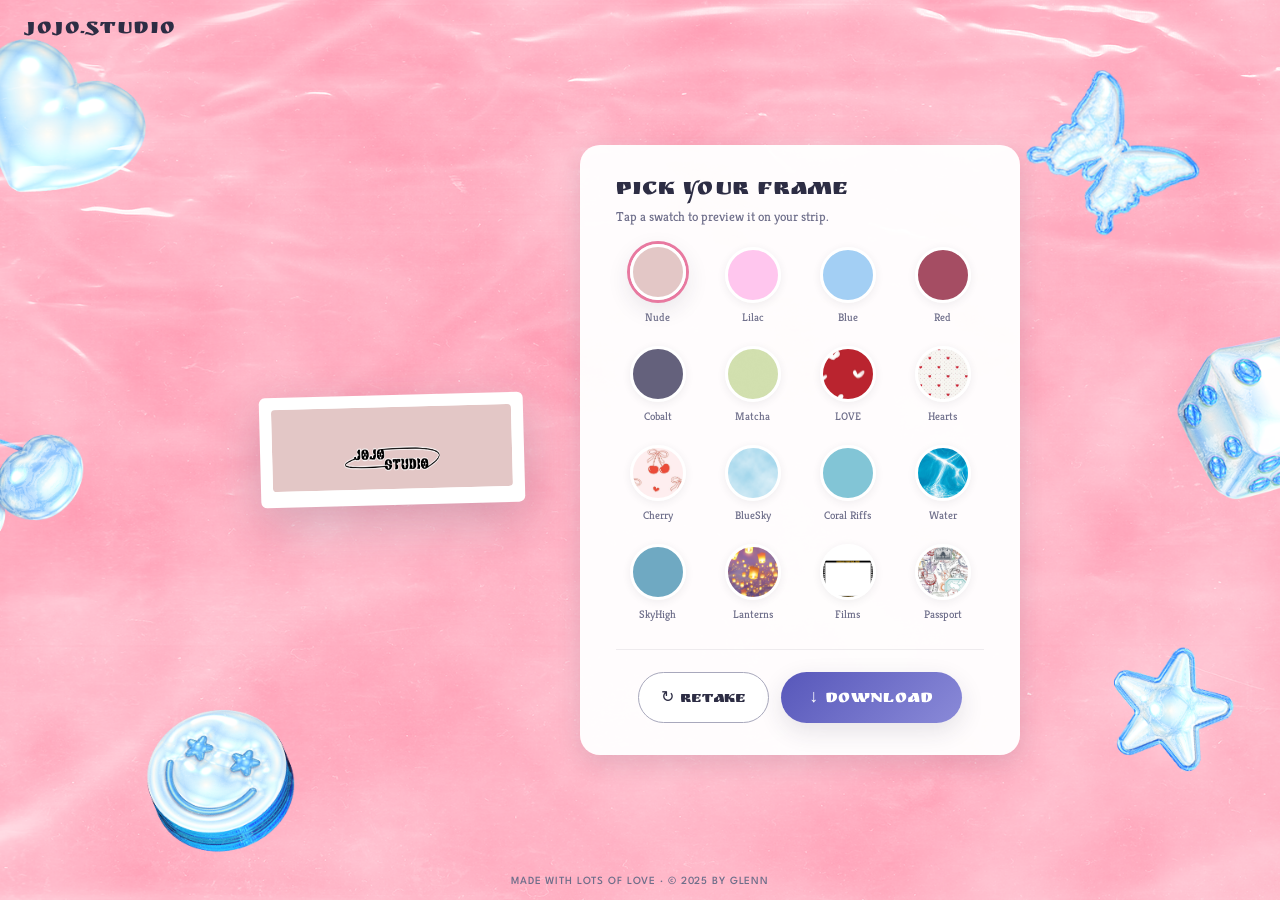
==== download.html @ 96c49059 "initial photobooth" ====
<!DOCTYPE html>
<html lang="en">

<head>
    <meta charset="UTF-8">
    <meta name="viewport" content="width=device-width, initial-scale=1.0">
    <title>Your strip · JOJO.STUDIO</title>
    <link rel="stylesheet" href="styles.css">
    <link rel="preconnect" href="https://fonts.googleapis.com">
    <link rel="preconnect" href="https://fonts.gstatic.com" crossorigin>
    <link
        href="https://fonts.googleapis.com/css2?family=Koulen&family=Kreon:wght@300..700&family=League+Spartan:wght@100..900&family=Archivo+Black&family=Ruslan+Display&family=Silkscreen:wght@400;700&display=swap"
        rel="stylesheet">
    <link rel="icon" type="image/png" href="img2/pin_logo.png">
</head>

<body class="download">
    <h1 class="logo2">JOJO.STUDIO</h1>

    <main class="download-content">
        <div class="strip-stage">
            <div class="strip-frame">
                <canvas id="finalCanvas"></canvas>
            </div>
        </div>

        <aside class="customizer">
            <h2 class="customizer-title">Pick your frame</h2>
            <p class="customizer-sub">Tap a swatch to preview it on your strip.</p>

            <div class="color-grid">
                <div class="color-cell">
                    <button class="color-btn" data-color="img/nude.jpg" style="background-image: url('img/nude.jpg');"
                        aria-label="Nude"></button>
                    <span class="color-label">Nude</span>
                </div>
                <div class="color-cell">
                    <button class="color-btn" data-color="img/lilac.jpg" style="background-image: url('img/lilac.jpg');"
                        aria-label="Lilac"></button>
                    <span class="color-label">Lilac</span>
                </div>
                <div class="color-cell">
                    <button class="color-btn" data-color="img/blue.jpg" style="background-image: url('img/blue.jpg');"
                        aria-label="Blue"></button>
                    <span class="color-label">Blue</span>
                </div>
                <div class="color-cell">
                    <button class="color-btn" data-color="img/red.jpg" style="background-image: url('img/red.jpg');"
                        aria-label="Red"></button>
                    <span class="color-label">Red</span>
                </div>
                <div class="color-cell">
                    <button class="color-btn" data-color="img/cobalt.jpg"
                        style="background-image: url('img/cobalt.jpg');" aria-label="Cobalt"></button>
                    <span class="color-label">Cobalt</span>
                </div>
                <div class="color-cell">
                    <button class="color-btn" data-color="img/matcha.jpg"
                        style="background-image: url('img/matcha.jpg');" aria-label="Matcha"></button>
                    <span class="color-label">Matcha</span>
                </div>
                <div class="color-cell">
                    <button class="color-btn" data-color="img/valentines.png"
                        style="background-image: url('img/valentines.png');" aria-label="LOVE"></button>
                    <span class="color-label">LOVE</span>
                </div>
                <div class="color-cell">
                    <button class="color-btn" data-color="img/valentines1.png"
                        style="background-image: url('img/valentines1.png');" aria-label="Hearts"></button>
                    <span class="color-label">Hearts</span>
                </div>
                <div class="color-cell">
                    <button class="color-btn" data-color="img/valentines2.png"
                        style="background-image: url('img/valentines2.png');" aria-label="Cherry"></button>
                    <span class="color-label">Cherry</span>
                </div>
                <div class="color-cell">
                    <button class="color-btn" data-color="img/Sky.png" style="background-image: url('img/Sky.png');"
                        aria-label="BlueSky"></button>
                    <span class="color-label">BlueSky</span>
                </div>
                <div class="color-cell">
                    <button class="color-btn" data-color="img/Riff.png" style="background-image: url('img/Riff.png');"
                        aria-label="Coral Riffs"></button>
                    <span class="color-label">Coral Riffs</span>
                </div>
                <div class="color-cell">
                    <button class="color-btn" data-color="img/Water.png" style="background-image: url('img/Water.png');"
                        aria-label="Water"></button>
                    <span class="color-label">Water</span>
                </div>
                <div class="color-cell">
                    <button class="color-btn" data-color="img/SkyHigh.png"
                        style="background-image: url('img/SkyHigh.png');" aria-label="SkyHigh"></button>
                    <span class="color-label">SkyHigh</span>
                </div>
                <div class="color-cell">
                    <button class="color-btn" data-color="img/Lanterns.png"
                        style="background-image: url('img/Lanterns.png');" aria-label="Lanterns"></button>
                    <span class="color-label">Lanterns</span>
                </div>
                <div class="color-cell">
                    <button class="color-btn" data-color="img/Film.png" style="background-image: url('img/Film.png');"
                        aria-label="Films"></button>
                    <span class="color-label">Films</span>
                </div>
                <div class="color-cell">
                    <button class="color-btn" data-color="img/Passport_Stamps.png"
                        style="background-image: url('img/Passport_Stamps.png');" aria-label="Passport Stamps"></button>
                    <span class="color-label">Passport</span>
                </div>
            </div>

            <div class="customizer-actions">
                <button class="secondary-btn" onclick="redirectWithTransition('photobooth.html')">↻ Retake</button>
                <button class="primary-btn" id="download-btn">↓ Download</button>
            </div>
        </aside>
    </main>

    <footer class="footer-text">
        Made with lots of love · © 2025 by Glenn
    </footer>

    <script src="transition.js"></script>
    <script src="download.js"></script>
</body>

</html>
---- styles.css ----
/* ============================================================
   JOJO.STUDIO — Photobooth at Home
   Soft-pop photobooth diary
   ============================================================ */

:root {
    /* Color */
    --bg: #FFF8F2;
    --surface: rgba(255, 255, 255, 0.72);
    --surface-strong: rgba(255, 255, 255, 0.96);
    --primary: #5757BA;
    --primary-soft: #8A8AD8;
    --accent: #FFB6C1;
    --accent-deep: #E879A0;
    --ink: #2D2D44;
    --ink-soft: #6E6E8A;
    --ink-faint: #A8A8BC;
    --white: #FFFFFF;

    /* Elevation */
    --shadow-sm: 0 2px 8px rgba(45, 45, 68, 0.08);
    --shadow-md: 0 8px 24px rgba(45, 45, 68, 0.12);
    --shadow-lg: 0 16px 48px rgba(45, 45, 68, 0.20);

    /* Geometry */
    --radius-sm: 6px;
    --radius-md: 12px;
    --radius-lg: 20px;
    --radius-pill: 999px;

    /* Motion */
    --ease: cubic-bezier(0.4, 0, 0.2, 1);
    --ease-spring: cubic-bezier(0.34, 1.56, 0.64, 1);
    --t-fast: 150ms;
    --t-med: 250ms;
    --t-slow: 400ms;
}

/* ============================================================
   Reset / Base
   ============================================================ */

*,
*::before,
*::after {
    box-sizing: border-box;
}

html,
body {
    margin: 0;
    padding: 0;
    height: 100%;
}

body {
    font-family: 'Kreon', serif;
    color: var(--ink);
    background-color: var(--bg);
    background-size: cover;
    background-position: center;
    background-repeat: no-repeat;
    background-attachment: fixed;
    text-align: center;
    overflow-x: hidden;
    min-height: 100vh;
    display: flex;
    flex-direction: column;
}

img {
    max-width: 100%;
    height: auto;
    display: block;
}

a {
    text-decoration: none;
    color: inherit;
}

h1,
h2,
h3,
h4,
h5,
p {
    margin: 0;
}

/* ============================================================
   Page backgrounds
   ============================================================ */

.home {
    background-image: url('img2/image_bg.png');
}

.instructions,
.photobooth,
.download {
    background-image: url('img2/image_bg_1.png');
}

/* ============================================================
   Buttons
   ============================================================ */

button {
    font-family: 'Ruslan Display', serif;
    cursor: pointer;
    border: none;
    background: none;
    color: inherit;
}

.primary-btn {
    display: inline-flex;
    align-items: center;
    justify-content: center;
    gap: 10px;
    padding: 14px 28px;
    font-size: clamp(15px, 1.6vw, 18px);
    color: var(--white);
    background: linear-gradient(135deg, var(--primary) 0%, var(--primary-soft) 100%);
    border-radius: var(--radius-pill);
    box-shadow: var(--shadow-md);
    transition: transform var(--t-med) var(--ease),
        box-shadow var(--t-med) var(--ease),
        background var(--t-med) var(--ease);
    letter-spacing: 0.02em;
}

.primary-btn:hover {
    transform: translateY(-2px);
    box-shadow: var(--shadow-lg);
    background: linear-gradient(135deg, var(--accent-deep) 0%, var(--accent) 100%);
}

.primary-btn:active {
    transform: translateY(0);
    box-shadow: var(--shadow-sm);
}

.primary-btn:disabled {
    opacity: 0.6;
    cursor: not-allowed;
    transform: none;
}

.primary-btn .arrow {
    transition: transform var(--t-med) var(--ease);
}

.primary-btn:hover .arrow {
    transform: translateX(4px);
}

.secondary-btn {
    display: inline-flex;
    align-items: center;
    justify-content: center;
    gap: 8px;
    padding: 12px 22px;
    font-size: clamp(14px, 1.4vw, 16px);
    color: var(--ink);
    background: var(--surface-strong);
    border: 1.5px solid var(--ink-faint);
    border-radius: var(--radius-pill);
    transition: all var(--t-med) var(--ease);
}

.secondary-btn:hover {
    border-color: var(--primary);
    color: var(--primary);
    transform: translateY(-1px);
}

/* ============================================================
   Footer
   ============================================================ */

.footer-text {
    position: fixed;
    bottom: 14px;
    left: 50%;
    transform: translateX(-50%);
    font-family: 'League Spartan', sans-serif;
    font-size: 11px;
    font-weight: 500;
    color: var(--ink-soft);
    letter-spacing: 0.08em;
    text-transform: uppercase;
    z-index: 5;
    margin: 0;
    white-space: nowrap;
}

/* ============================================================
   Logo (small, top-left on inner pages)
   ============================================================ */

.logo2 {
    position: fixed;
    top: 18px;
    left: 24px;
    font-family: 'Ruslan Display', serif;
    font-size: clamp(18px, 2vw, 22px);
    font-weight: 400;
    letter-spacing: 0.04em;
    color: var(--ink);
    z-index: 50;
    margin: 0;
}

/* ============================================================
   HOME PAGE
   ============================================================ */

.home-content {
    flex: 1;
    display: flex;
    flex-direction: column;
    align-items: center;
    justify-content: center;
    padding: 60px 5vw 80px;
    gap: 24px;
}

.home-logo {
    width: clamp(220px, 32vw, 360px);
    height: auto;
    animation: fadeUp 700ms var(--ease-spring) both;
}

.home-tagline {
    font-family: 'Kreon', serif;
    font-size: clamp(14px, 1.5vw, 17px);
    color: var(--ink-soft);
    max-width: 420px;
    line-height: 1.5;
    animation: fadeUp 700ms var(--ease-spring) 120ms both;
}

.home-heart {
    width: clamp(80px, 12vw, 130px);
    height: auto;
    animation: fadeUp 700ms var(--ease-spring) 240ms both,
        heartFloat 4s ease-in-out 1s infinite;
}

.home-cta {
    animation: fadeUp 700ms var(--ease-spring) 360ms both;
}

@keyframes fadeUp {
    from {
        opacity: 0;
        transform: translateY(16px);
    }

    to {
        opacity: 1;
        transform: translateY(0);
    }
}

@keyframes heartFloat {

    0%,
    100% {
        transform: translateY(0) rotate(-2deg);
    }

    50% {
        transform: translateY(-6px) rotate(2deg);
    }
}

/* ============================================================
   INSTRUCTIONS PAGE
   ============================================================ */

.instructions-content {
    flex: 1;
    display: flex;
    flex-direction: column;
    align-items: center;
    justify-content: center;
    padding: 80px 5vw;
    gap: 32px;
    max-width: 640px;
    margin: 0 auto;
    width: 100%;
}

.page-title {
    font-family: 'Ruslan Display', serif;
    font-size: clamp(28px, 4vw, 42px);
    color: var(--ink);
    letter-spacing: 0.02em;
    animation: fadeUp 600ms var(--ease) both;
}

.page-eyebrow {
    font-family: 'League Spartan', sans-serif;
    font-size: 12px;
    font-weight: 600;
    letter-spacing: 0.18em;
    text-transform: uppercase;
    color: var(--accent-deep);
    margin-bottom: 8px;
}

.step-list {
    list-style: none;
    padding: 0;
    margin: 0;
    display: flex;
    flex-direction: column;
    gap: 18px;
    width: 100%;
    max-width: 520px;
}

.step-list li {
    display: flex;
    align-items: flex-start;
    gap: 20px;
    padding: 22px 26px;
    background: var(--surface-strong);
    border-radius: var(--radius-md);
    box-shadow: var(--shadow-sm);
    text-align: left;
    transition: transform var(--t-med) var(--ease), box-shadow var(--t-med) var(--ease);
    animation: fadeUp 600ms var(--ease) both;
}

.step-list li:nth-child(1) {
    animation-delay: 100ms;
}

.step-list li:nth-child(2) {
    animation-delay: 200ms;
}

.step-list li:nth-child(3) {
    animation-delay: 300ms;
}

.step-list li:hover {
    transform: translateY(-2px);
    box-shadow: var(--shadow-md);
}

.step-num {
    font-family: 'Silkscreen', monospace;
    font-size: 18px;
    color: var(--accent-deep);
    font-weight: 700;
    line-height: 1;
    padding-top: 4px;
    flex-shrink: 0;
}

.step-list li h3 {
    font-family: 'Ruslan Display', serif;
    font-size: 19px;
    color: var(--ink);
    margin-bottom: 4px;
    font-weight: 400;
    letter-spacing: 0.01em;
}

.step-list li p {
    font-family: 'Kreon', serif;
    font-size: 14px;
    color: var(--ink-soft);
    line-height: 1.5;
}

.instructions-actions {
    display: flex;
    gap: 12px;
    margin-top: 8px;
    animation: fadeUp 600ms var(--ease) 450ms both;
}

/* ============================================================
   PHOTOBOOTH PAGE
   ============================================================ */

.photobooth {
    overflow: hidden;
}

.photobooth-content {
    flex: 1;
    display: flex;
    flex-direction: column;
    align-items: center;
    justify-content: center;
    padding: 60px 5vw 80px;
    gap: 24px;
    width: 100%;
}

.camera-stage {
    display: flex;
    flex-direction: column;
    align-items: center;
    gap: 20px;
    width: 100%;
    max-width: 720px;
}

.video-wrapper {
    position: relative;
    width: 100%;
    max-width: 640px;
    aspect-ratio: 4 / 3;
    border-radius: var(--radius-md);
    overflow: hidden;
    background: var(--ink);
    box-shadow: var(--shadow-lg);
    border: 14px solid var(--white);
}

#video {
    width: 100%;
    height: 100%;
    object-fit: cover;
    transform: scaleX(-1);
    -webkit-transform: scaleX(-1);
}

#shutter-flash {
    position: absolute;
    inset: 0;
    background: var(--white);
    opacity: 0;
    pointer-events: none;
    z-index: 2;
}

#shutter-flash.flash {
    animation: flashAnim 240ms ease-out;
}

@keyframes flashAnim {
    0% {
        opacity: 0.95;
    }

    100% {
        opacity: 0;
    }
}

#countdown-circle {
    position: absolute;
    top: 50%;
    left: 50%;
    transform: translate(-50%, -50%);
    width: clamp(110px, 18vw, 160px);
    height: clamp(110px, 18vw, 160px);
    border-radius: 50%;
    background: rgba(255, 255, 255, 0.92);
    backdrop-filter: blur(8px);
    -webkit-backdrop-filter: blur(8px);
    display: flex;
    align-items: center;
    justify-content: center;
    box-shadow: 0 8px 32px rgba(0, 0, 0, 0.25);
    pointer-events: none;
    z-index: 3;
    opacity: 0;
    transition: opacity var(--t-med) var(--ease);
}

#countdown-circle.visible {
    opacity: 1;
}

#countdown {
    font-family: 'Ruslan Display', serif;
    font-size: clamp(56px, 9vw, 84px);
    color: var(--primary);
    line-height: 1;
}

#countdown.tick {
    animation: tickAnim 800ms var(--ease) forwards;
}

@keyframes tickAnim {
    0% {
        transform: scale(1.5);
        opacity: 0;
    }

    30% {
        opacity: 1;
    }

    100% {
        transform: scale(1);
        opacity: 1;
    }
}

#status-banner {
    position: absolute;
    top: 18px;
    left: 50%;
    transform: translateX(-50%);
    background: rgba(255, 255, 255, 0.94);
    color: var(--ink);
    font-family: 'Silkscreen', monospace;
    font-size: 11px;
    letter-spacing: 0.06em;
    padding: 8px 14px;
    border-radius: var(--radius-pill);
    box-shadow: var(--shadow-sm);
    z-index: 3;
    white-space: nowrap;
}

.progress-dots {
    display: flex;
    gap: 14px;
    align-items: center;
    justify-content: center;
}

.progress-dots .dot {
    width: 14px;
    height: 14px;
    border-radius: 50%;
    background: var(--surface-strong);
    border: 2px solid var(--ink-faint);
    transition: all var(--t-med) var(--ease);
}

.progress-dots .dot.filled {
    background: var(--accent-deep);
    border-color: var(--accent-deep);
}

.progress-dots .dot.current {
    border-color: var(--primary);
    box-shadow: 0 0 0 4px rgba(87, 87, 186, 0.18);
    animation: dotPulse 1.4s var(--ease) infinite;
}

@keyframes dotPulse {

    0%,
    100% {
        box-shadow: 0 0 0 4px rgba(87, 87, 186, 0.18);
    }

    50% {
        box-shadow: 0 0 0 8px rgba(87, 87, 186, 0.08);
    }
}

.back-btn {
    align-self: center;
}

/* Tap-to-start gate */
.start-gate {
    position: fixed;
    inset: 0;
    background: rgba(45, 45, 68, 0.78);
    backdrop-filter: blur(10px);
    -webkit-backdrop-filter: blur(10px);
    display: flex;
    align-items: center;
    justify-content: center;
    z-index: 2000;
    transition: opacity var(--t-slow) var(--ease);
    padding: 20px;
}

.start-gate.hidden {
    opacity: 0;
    pointer-events: none;
}

.start-card {
    background: var(--bg);
    padding: 44px 48px;
    border-radius: var(--radius-lg);
    text-align: center;
    max-width: 420px;
    width: 100%;
    box-shadow: var(--shadow-lg);
    animation: cardIn 500ms var(--ease-spring);
}

@keyframes cardIn {
    from {
        transform: translateY(24px) scale(0.96);
        opacity: 0;
    }

    to {
        transform: translateY(0) scale(1);
        opacity: 1;
    }
}

.start-card .eyebrow {
    font-family: 'League Spartan', sans-serif;
    font-size: 11px;
    font-weight: 600;
    letter-spacing: 0.2em;
    text-transform: uppercase;
    color: var(--accent-deep);
    margin-bottom: 14px;
}

.start-card h2 {
    font-family: 'Ruslan Display', serif;
    font-size: 26px;
    color: var(--ink);
    margin-bottom: 12px;
    font-weight: 400;
    letter-spacing: 0.01em;
}

.start-card .subtle {
    font-family: 'Kreon', serif;
    font-size: 14px;
    color: var(--ink-soft);
    line-height: 1.6;
    margin-bottom: 28px;
}

.start-card .primary-btn {
    width: 100%;
}

.error-state {
    background: var(--surface-strong);
    padding: 24px 32px;
    border-radius: var(--radius-md);
    color: var(--ink);
    box-shadow: var(--shadow-md);
    max-width: 420px;
    text-align: center;
    border-left: 4px solid var(--accent-deep);
}

.error-state h3 {
    font-family: 'Ruslan Display', serif;
    margin-bottom: 8px;
    color: var(--ink);
    font-weight: 400;
}

.error-state p {
    font-family: 'Kreon', serif;
    color: var(--ink-soft);
    font-size: 14px;
    line-height: 1.5;
}

/* ============================================================
   DOWNLOAD PAGE
   ============================================================ */

.download {
    overflow-y: auto;
}

.download-content {
    flex: 1;
    display: flex;
    align-items: center;
    justify-content: center;
    padding: 70px 5vw 70px;
    gap: 56px;
    width: 100%;
    flex-wrap: wrap;
}

.strip-stage {
    flex-shrink: 0;
    animation: fadeUp 600ms var(--ease) both;
}

.strip-frame {
    background: var(--white);
    padding: 12px 12px 16px;
    border-radius: 6px;
    box-shadow: var(--shadow-lg);
    transform: rotate(-1.5deg);
    transition: transform var(--t-slow) var(--ease);
}

.strip-frame:hover {
    transform: rotate(0);
}

#finalCanvas {
    display: block;
    max-width: 240px;
    width: 240px;
    height: auto;
    border-radius: 4px;
}

.customizer {
    background: var(--surface-strong);
    padding: 32px 36px;
    border-radius: var(--radius-lg);
    box-shadow: var(--shadow-md);
    max-width: 440px;
    width: 100%;
    text-align: left;
    animation: fadeUp 600ms var(--ease) 100ms both;
}

.customizer-title {
    font-family: 'Ruslan Display', serif;
    font-size: 24px;
    color: var(--ink);
    margin-bottom: 4px;
    font-weight: 400;
    letter-spacing: 0.01em;
}

.customizer-sub {
    font-family: 'Kreon', serif;
    font-size: 13px;
    color: var(--ink-soft);
    margin-bottom: 22px;
}

.color-grid {
    display: grid;
    grid-template-columns: repeat(4, 1fr);
    gap: 22px 12px;
    margin-bottom: 28px;
}

.color-cell {
    display: flex;
    flex-direction: column;
    align-items: center;
    gap: 8px;
    text-align: center;
}

.color-btn {
    width: 56px;
    height: 56px;
    border-radius: 50%;
    border: 3px solid var(--white);
    background-size: cover;
    background-position: center;
    cursor: pointer;
    box-shadow: var(--shadow-sm);
    transition: transform var(--t-med) var(--ease),
        box-shadow var(--t-med) var(--ease);
    padding: 0;
    position: relative;
}

.color-btn:hover {
    transform: translateY(-3px);
    box-shadow: var(--shadow-md);
}

.color-btn.selected {
    box-shadow: 0 0 0 3px var(--accent-deep), var(--shadow-md);
    transform: translateY(-3px);
}

.color-btn:focus-visible {
    outline: none;
    box-shadow: 0 0 0 3px var(--primary), var(--shadow-md);
}

.color-label {
    font-family: 'Kreon', serif;
    font-size: 11px;
    color: var(--ink-soft);
    line-height: 1.2;
    max-width: 80px;
}

.customizer-actions {
    display: flex;
    gap: 12px;
    justify-content: center;
    border-top: 1px solid rgba(45, 45, 68, 0.08);
    padding-top: 22px;
    flex-wrap: wrap;
}

#download-btn.downloading {
    pointer-events: none;
    opacity: 0.85;
}

/* ============================================================
   Responsive
   ============================================================ */

@media (max-width: 900px) {
    .download-content {
        flex-direction: column;
        gap: 36px;
        padding: 80px 4vw 80px;
    }

    .strip-frame {
        transform: rotate(0);
    }

    #finalCanvas {
        max-width: 200px;
        width: 200px;
    }

    .customizer {
        max-width: 420px;
    }
}

@media (max-width: 600px) {
    .logo2 {
        top: 14px;
        left: 16px;
    }

    .video-wrapper {
        border-width: 10px;
        aspect-ratio: 3 / 4;
        /* matches the portrait stream captured on mobile */
        max-width: 420px;
    }

    .home-content {
        gap: 18px;
        padding: 40px 5vw 80px;
    }

    .step-list li {
        padding: 18px 20px;
        gap: 16px;
    }

    .step-list li h3 {
        font-size: 17px;
    }

    .customizer {
        padding: 26px 22px;
    }

    .color-grid {
        gap: 18px 10px;
    }

    .color-btn {
        width: 50px;
        height: 50px;
        border-width: 2.5px;
    }

    .color-label {
        font-size: 10px;
    }

    #finalCanvas {
        max-width: 180px;
        width: 180px;
    }

    .start-card {
        padding: 32px 28px;
    }

    .start-card h2 {
        font-size: 22px;
    }
}

@media (max-width: 400px) {
    .color-grid {
        grid-template-columns: repeat(4, 1fr);
        gap: 16px 6px;
    }

    .color-btn {
        width: 44px;
        height: 44px;
    }

    .footer-text {
        font-size: 9px;
    }
}

/* Reduce motion if user prefers it */
@media (prefers-reduced-motion: reduce) {

    *,
    *::before,
    *::after {
        animation-duration: 0.01ms !important;
        animation-iteration-count: 1 !important;
        transition-duration: 0.01ms !important;
    }
}
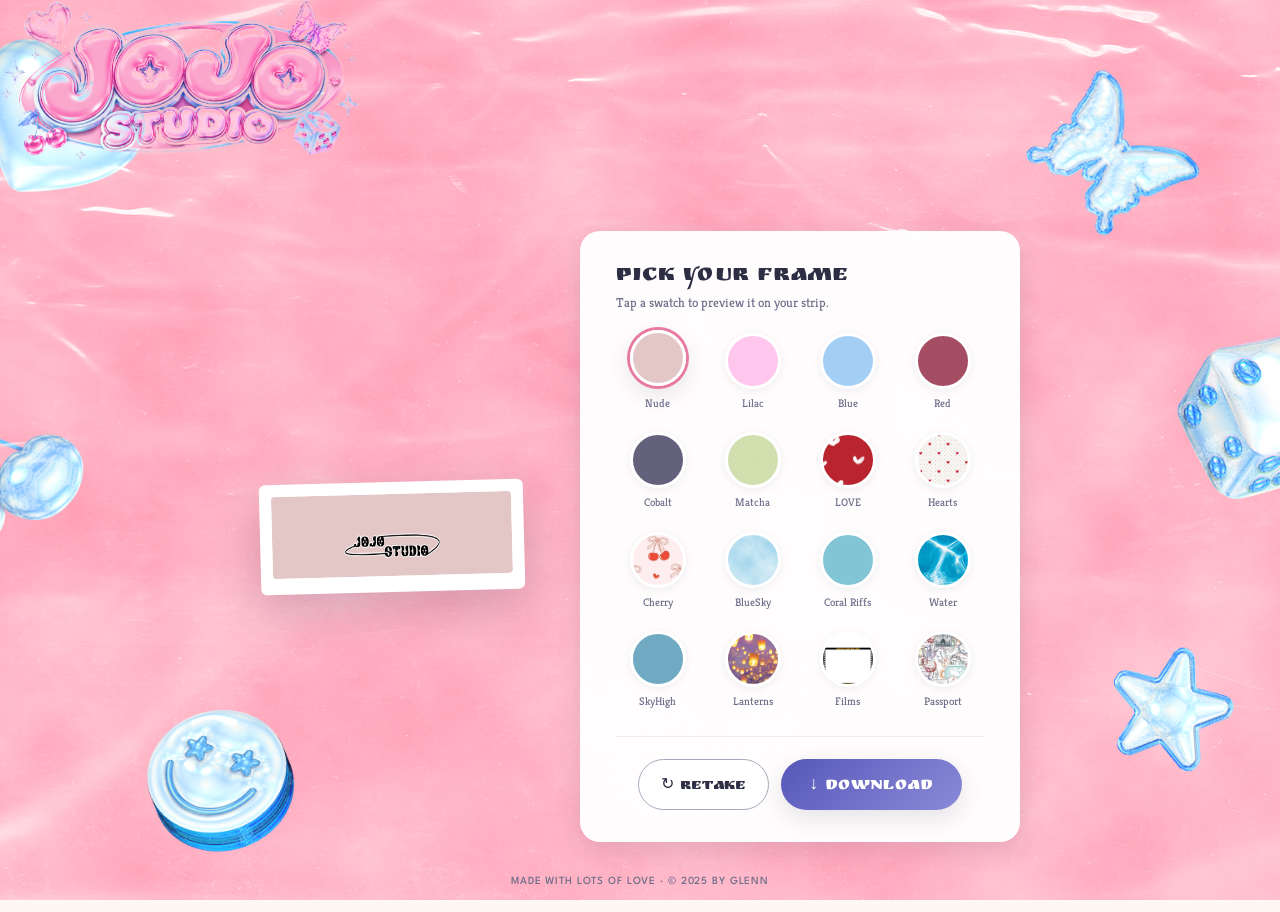
==== commit d5ab6d31: "added logo to all pages" ====
--- a/download.html
+++ b/download.html
@@ -15,7 +15,9 @@
 </head>
 
 <body class="download">
-    <h1 class="logo2">JOJO.STUDIO</h1>
+    <a href="index.html">
+        <img src="img2/logo.png" alt="JOJO.STUDIO" class="home-logo">
+    </a>
 
     <main class="download-content">
         <div class="strip-stage">
--- a/styles.css
+++ b/styles.css
@@ -457,6 +457,7 @@
     }
 }
 
+/* Countdown circle with draining ring */
 #countdown-circle {
     position: absolute;
     top: 50%;
@@ -482,29 +483,75 @@
     opacity: 1;
 }
 
+.countdown-ring {
+    position: absolute;
+    inset: 0;
+    width: 100%;
+    height: 100%;
+    transform: rotate(-90deg);
+    pointer-events: none;
+}
+
+.ring-bg,
+.ring-progress {
+    fill: none;
+    stroke-width: 3;
+}
+
+.ring-bg {
+    stroke: rgba(45, 45, 68, 0.08);
+}
+
+.ring-progress {
+    stroke: var(--primary);
+    stroke-linecap: round;
+    stroke-dasharray: 289;
+    stroke-dashoffset: 0;
+}
+
 #countdown {
     font-family: 'Ruslan Display', serif;
     font-size: clamp(56px, 9vw, 84px);
     color: var(--primary);
     line-height: 1;
+    z-index: 1;
+    transition: color var(--t-fast) var(--ease);
 }
 
 #countdown.tick {
-    animation: tickAnim 800ms var(--ease) forwards;
-}
-
-@keyframes tickAnim {
+    animation: tickPop 240ms cubic-bezier(0.34, 1.56, 0.64, 1);
+}
+
+@keyframes tickPop {
     0% {
-        transform: scale(1.5);
-        opacity: 0;
-    }
-
-    30% {
-        opacity: 1;
+        transform: scale(1.18);
     }
 
     100% {
         transform: scale(1);
+    }
+}
+
+#countdown.cheese {
+    font-size: clamp(34px, 5.5vw, 52px);
+    color: var(--accent-deep);
+    animation: cheesePop 380ms cubic-bezier(0.34, 1.56, 0.64, 1);
+    letter-spacing: 0.02em;
+}
+
+@keyframes cheesePop {
+    0% {
+        transform: scale(0.6) rotate(-8deg);
+        opacity: 0;
+    }
+
+    60% {
+        transform: scale(1.12) rotate(3deg);
+        opacity: 1;
+    }
+
+    100% {
+        transform: scale(1) rotate(0);
         opacity: 1;
     }
 }
@@ -524,6 +571,7 @@
     box-shadow: var(--shadow-sm);
     z-index: 3;
     white-space: nowrap;
+    transition: opacity var(--t-med) var(--ease);
 }
 
 .progress-dots {
@@ -841,7 +889,6 @@
     .video-wrapper {
         border-width: 10px;
         aspect-ratio: 3 / 4;
-        /* matches the portrait stream captured on mobile */
         max-width: 420px;
     }
 
@@ -917,4 +964,8 @@
         animation-iteration-count: 1 !important;
         transition-duration: 0.01ms !important;
     }
+
+    .ring-progress {
+        transition: none !important;
+    }
 }
